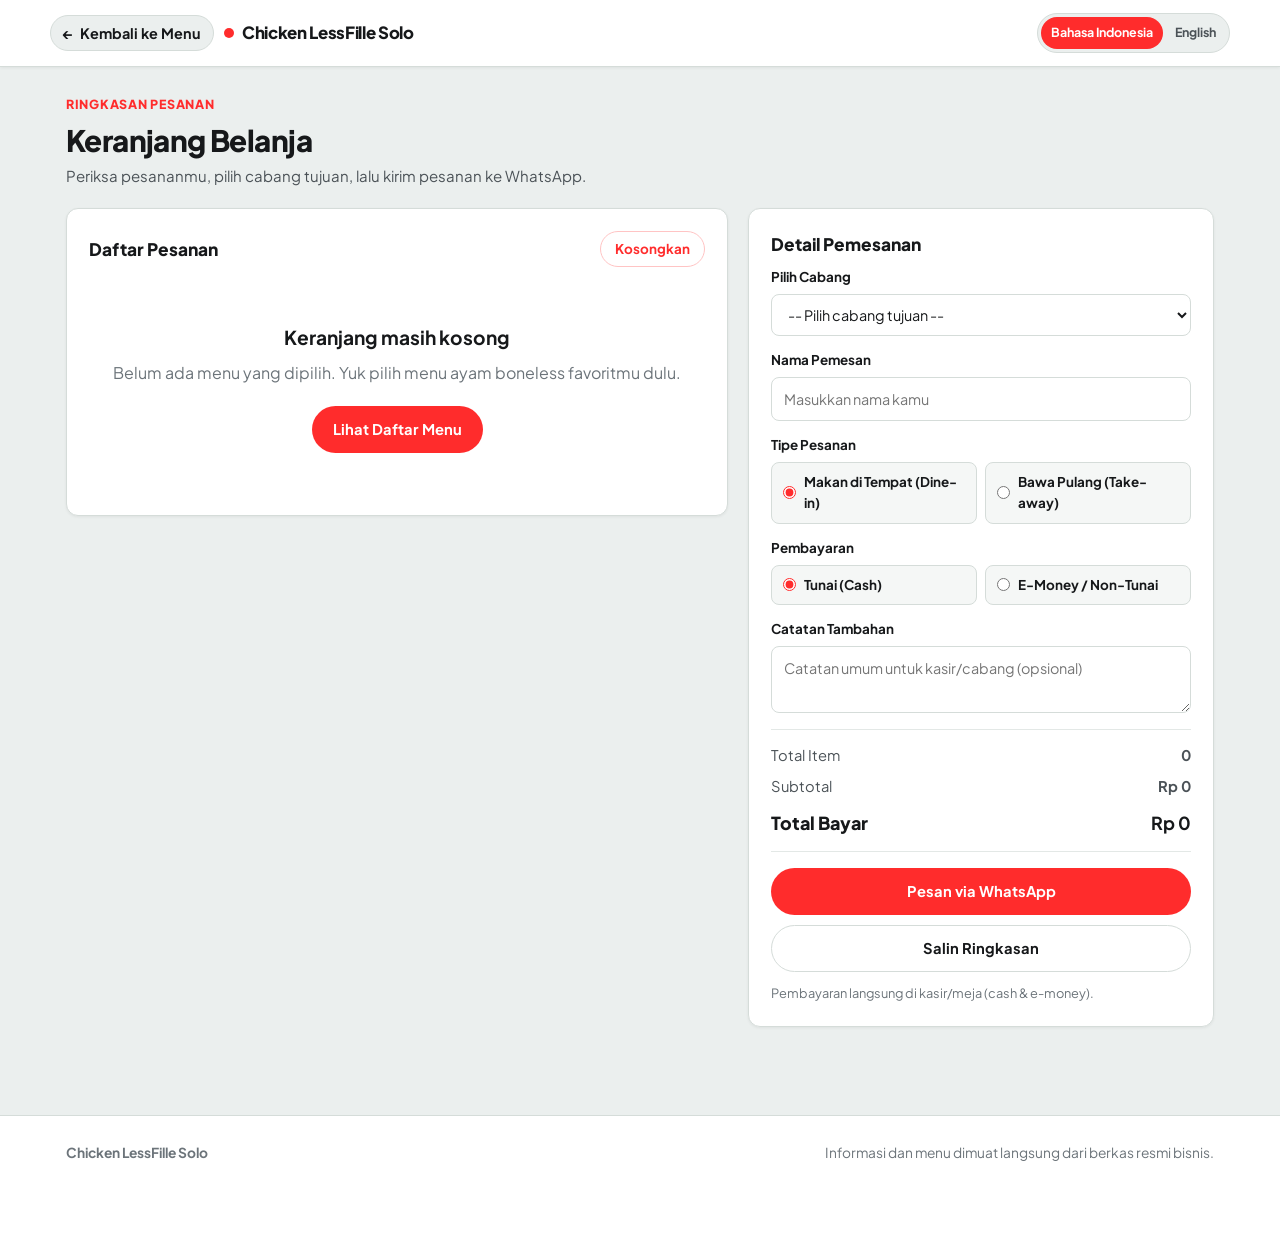
==== cart/index.html @ e86e1722 "feat: complete website for Chicken LessFille Solo with cart, i18n, and assets" ====
<!DOCTYPE html>
<html lang="id">
  <head>
    <meta charset="UTF-8" />
    <meta name="viewport" content="width=device-width, initial-scale=1.0" />
    <title>Cart — Chicken LessFille Solo</title>
    <link rel="preconnect" href="https://fonts.googleapis.com" />
    <link rel="preconnect" href="https://fonts.gstatic.com" crossorigin />
    <link
      href="https://fonts.googleapis.com/css2?family=Plus+Jakarta+Sans:wght@500;600;700;800&display=swap"
      rel="stylesheet"
    />
    <link rel="stylesheet" href="../css/style.css" />
  </head>
  <body>
    <header class="site-header">
      <div class="container header-inner">
        <div class="header-actions">
          <a href="../" class="back-link">
            <span aria-hidden="true">&larr;</span>
            <span data-i18n="nav.backToMenu"></span>
          </a>
          <a href="../" class="brand-link">
            <span class="brand-dot" aria-hidden="true"></span>
            <span id="brand-name-header"></span>
          </a>
        </div>

        <div class="header-actions">
          <div id="lang-toggle" class="lang-switch"></div>
        </div>
      </div>
    </header>

    <main class="cart-page-main">
      <div class="container">
        <div class="section-header">
          <div>
            <p class="section-eyebrow" data-i18n="cart.eyebrow"></p>
            <h1 class="section-title" data-i18n="cart.title"></h1>
            <p class="card-text" data-i18n="cart.subtitle"></p>
          </div>
        </div>

        <div id="cart-root" class="cart-layout" aria-live="polite">
          <div class="card">
            <div class="cart-items-header">
              <h2 class="card-title" data-i18n="cart.itemsTitle" style="margin: 0"></h2>
              <button
                id="clear-cart-btn"
                type="button"
                class="btn btn-ghost-danger"
                data-i18n="cart.clearCart"
                hidden
              ></button>
            </div>
            <div id="cart-items-container"></div>
          </div>

          <aside id="checkout-card" class="card checkout-card">
            <h2 class="card-title" data-i18n="cart.checkoutTitle"></h2>

            <form id="checkout-form" novalidate>
              <div class="form-group">
                <label for="branch-select" class="form-label" data-i18n="cart.branchLabel"></label>
                <select id="branch-select" class="form-control" required></select>
              </div>

              <div class="form-group">
                <label for="customer-name" class="form-label" data-i18n="cart.nameLabel"></label>
                <input
                  id="customer-name"
                  type="text"
                  class="form-control"
                  data-i18n-placeholder="cart.namePlaceholder"
                  autocomplete="name"
                  required
                />
              </div>

              <div class="form-group">
                <span class="form-label" data-i18n="cart.orderTypeLabel"></span>
                <div class="radio-row">
                  <label class="radio-chip">
                    <input type="radio" name="orderType" value="dineIn" checked />
                    <span data-i18n="cart.dineIn"></span>
                  </label>
                  <label class="radio-chip">
                    <input type="radio" name="orderType" value="takeAway" />
                    <span data-i18n="cart.takeAway"></span>
                  </label>
                </div>
              </div>

              <div class="form-group">
                <span class="form-label" data-i18n="cart.paymentLabel"></span>
                <div class="radio-row">
                  <label class="radio-chip">
                    <input type="radio" name="paymentMethod" value="paymentCash" checked />
                    <span data-i18n="cart.paymentCash"></span>
                  </label>
                  <label class="radio-chip">
                    <input type="radio" name="paymentMethod" value="paymentEmoney" />
                    <span data-i18n="cart.paymentEmoney"></span>
                  </label>
                </div>
              </div>

              <div class="form-group">
                <label for="order-notes" class="form-label" data-i18n="cart.orderNotesLabel"></label>
                <textarea
                  id="order-notes"
                  rows="2"
                  class="form-control"
                  data-i18n-placeholder="cart.orderNotesPlaceholder"
                ></textarea>
              </div>

              <div class="summary-rows">
                <div class="summary-row">
                  <span data-i18n="cart.totalItems"></span>
                  <strong id="summary-count">0</strong>
                </div>
                <div class="summary-row">
                  <span data-i18n="cart.subtotal"></span>
                  <strong id="summary-subtotal">Rp 0</strong>
                </div>
                <div class="summary-row is-total">
                  <span data-i18n="cart.total"></span>
                  <strong id="summary-total">Rp 0</strong>
                </div>
              </div>

              <p id="form-feedback" class="form-feedback" hidden></p>

              <div class="checkout-actions">
                <button id="whatsapp-submit-btn" type="submit" class="btn btn-primary" data-i18n="cart.sendWhatsApp"></button>
                <button id="copy-summary-btn" type="button" class="btn btn-outline" data-i18n="cart.copySummary"></button>
              </div>

              <p class="payment-hint" data-i18n="cart.paymentNote"></p>
            </form>
          </aside>
        </div>
      </div>
    </main>

    <footer class="site-footer">
      <div class="container footer-inner">
        <strong id="brand-name-footer"></strong>
        <span data-i18n="footer.rights"></span>
      </div>
    </footer>

    <script type="module" src="../js/cart.js"></script>
  </body>
</html>
---- css/style.css ----
:root {
  --primary: #FF2C2C;
  --primary-hover: #DC1F1F;
  --primary-soft: #FFF0F0;
  --primary-border: #FFC4C4;
  --bg: #EBEFEE;
  --surface: #FFFFFF;
  --surface-muted: #F5F7F6;
  --ink: #16181A;
  --ink-secondary: #4B5257;
  --ink-muted: #6C747A;
  --border: #D5DCD9;
  --border-subtle: #E3E8E6;
  --dark-canvas: #121416;
  --radius-sm: 8px;
  --radius-md: 12px;
  --radius-lg: 18px;
  --radius-pill: 999px;
  --shadow-sm: 0 1px 3px rgba(18, 20, 22, 0.06);
  --shadow-md: 0 6px 20px rgba(18, 20, 22, 0.08);
  --shadow-float: 0 10px 28px rgba(18, 20, 22, 0.18);
  --container: 1180px;
}

*,
*::before,
*::after {
  box-sizing: border-box;
}

html {
  scroll-behavior: smooth;
}

body {
  margin: 0;
  font-family: "Plus Jakarta Sans", -apple-system, BlinkMacSystemFont, "Segoe UI", Roboto, sans-serif;
  background-color: var(--bg);
  color: var(--ink);
  line-height: 1.55;
  -webkit-font-smoothing: antialiased;
}

img {
  max-width: 100%;
  display: block;
}

a {
  color: inherit;
  text-decoration: none;
}

button,
input,
select,
textarea {
  font: inherit;
  color: inherit;
}

button:focus-visible,
a:focus-visible,
input:focus-visible,
select:focus-visible,
textarea:focus-visible {
  outline: 2px solid var(--primary);
  outline-offset: 2px;
}

.sr-only {
  position: absolute;
  width: 1px;
  height: 1px;
  padding: 0;
  margin: -1px;
  overflow: hidden;
  clip: rect(0, 0, 0, 0);
  white-space: nowrap;
  border: 0;
}

.container {
  width: 100%;
  max-width: var(--container);
  margin: 0 auto;
  padding: 0 16px;
}

/* Header */
.site-header {
  position: sticky;
  top: 0;
  z-index: 40;
  background: var(--surface);
  border-bottom: 1px solid var(--border);
  box-shadow: var(--shadow-sm);
}

.header-inner {
  display: flex;
  align-items: center;
  justify-content: space-between;
  gap: 12px;
  min-height: 66px;
  padding: 8px 0;
  flex-wrap: wrap;
}

.brand-link {
  display: inline-flex;
  align-items: center;
  gap: 8px;
  font-weight: 800;
  font-size: 1.05rem;
  letter-spacing: -0.02em;
  color: var(--ink);
}

.brand-dot {
  width: 10px;
  height: 10px;
  border-radius: 50%;
  background: var(--primary);
  flex-shrink: 0;
}

.header-nav {
  display: flex;
  align-items: center;
  gap: 6px;
}

.nav-link {
  padding: 7px 12px;
  border-radius: var(--radius-pill);
  font-size: 0.9rem;
  font-weight: 600;
  color: var(--ink-secondary);
  transition: background-color 0.15s ease, color 0.15s ease;
}

.nav-link:hover {
  background: var(--bg);
  color: var(--ink);
}

.header-actions {
  display: flex;
  align-items: center;
  gap: 10px;
  flex-wrap: wrap;
}

/* Always-visible language switcher */
.lang-switch {
  display: inline-flex;
  align-items: center;
  background: var(--bg);
  border: 1px solid var(--border);
  border-radius: var(--radius-pill);
  padding: 3px;
  gap: 2px;
}

.lang-btn {
  border: 0;
  background: transparent;
  color: var(--ink-secondary);
  font-size: 0.78rem;
  font-weight: 700;
  padding: 6px 10px;
  border-radius: var(--radius-pill);
  cursor: pointer;
  white-space: nowrap;
  transition: background-color 0.15s ease, color 0.15s ease;
}

.lang-btn:hover {
  color: var(--ink);
}

.lang-btn.is-active {
  background: var(--primary);
  color: #FFFFFF;
}

.cart-nav-btn {
  display: inline-flex;
  align-items: center;
  gap: 8px;
  background: var(--ink);
  color: #FFFFFF;
  padding: 8px 14px;
  border-radius: var(--radius-pill);
  font-size: 0.88rem;
  font-weight: 700;
  transition: background-color 0.15s ease;
}

.cart-nav-btn:hover {
  background: var(--primary);
}

.cart-badge {
  display: inline-flex;
  align-items: center;
  justify-content: center;
  min-width: 22px;
  height: 22px;
  padding: 0 6px;
  border-radius: var(--radius-pill);
  background: var(--primary);
  color: #FFFFFF;
  font-size: 0.76rem;
  font-weight: 800;
}

.cart-nav-btn:hover .cart-badge {
  background: #FFFFFF;
  color: var(--primary);
}

.back-link {
  display: inline-flex;
  align-items: center;
  gap: 6px;
  font-size: 0.9rem;
  font-weight: 700;
  color: var(--ink);
  padding: 6px 12px;
  border-radius: var(--radius-pill);
  background: var(--bg);
  border: 1px solid var(--border);
}

.back-link:hover {
  border-color: var(--primary);
  color: var(--primary);
}

/* Hero Banner */
.hero-section {
  padding: 20px 0 12px;
}

.hero-banner {
  position: relative;
  border-radius: var(--radius-lg);
  overflow: hidden;
  background-color: var(--dark-canvas);
  min-height: 430px;
  display: grid;
  grid-template-columns: minmax(0, 1fr);
  align-items: center;
  box-shadow: var(--shadow-md);
}

.hero-media {
  position: absolute;
  inset: 0;
  width: 100%;
  height: 100%;
}

.hero-img {
  width: 100%;
  height: 100%;
  object-fit: cover;
  object-position: 72% center;
}

.hero-scrim {
  position: absolute;
  inset: 0;
  background: rgba(12, 14, 16, 0.34);
}

.hero-content {
  position: relative;
  z-index: 2;
  max-width: 520px;
  padding: 44px 40px;
  color: #FFFFFF;
}

.hero-eyebrow {
  display: inline-flex;
  align-items: center;
  gap: 8px;
  background: var(--primary);
  color: #FFFFFF;
  font-size: 0.78rem;
  font-weight: 800;
  letter-spacing: 0.04em;
  text-transform: uppercase;
  padding: 6px 12px;
  border-radius: var(--radius-pill);
  margin-bottom: 16px;
}

.hero-title {
  margin: 0 0 14px;
  font-size: clamp(1.9rem, 3.8vw, 3rem);
  font-weight: 800;
  line-height: 1.1;
  letter-spacing: -0.025em;
}

.hero-lead {
  margin: 0 0 24px;
  font-size: 0.98rem;
  color: #E7ECEB;
  line-height: 1.6;
}

.hero-actions {
  display: flex;
  flex-wrap: wrap;
  gap: 10px;
}

.btn {
  display: inline-flex;
  align-items: center;
  justify-content: center;
  gap: 8px;
  border-radius: var(--radius-pill);
  font-weight: 700;
  font-size: 0.92rem;
  padding: 11px 20px;
  border: 1px solid transparent;
  cursor: pointer;
  transition: background-color 0.15s ease, border-color 0.15s ease, color 0.15s ease, transform 0.1s ease;
}

.btn:active {
  transform: scale(0.98);
}

.btn-primary {
  background: var(--primary);
  color: #FFFFFF;
}

.btn-primary:hover {
  background: var(--primary-hover);
}

.btn-outline-light {
  background: rgba(255, 255, 255, 0.12);
  color: #FFFFFF;
  border-color: rgba(255, 255, 255, 0.35);
}

.btn-outline-light:hover {
  background: #FFFFFF;
  color: var(--ink);
}

.btn-outline {
  background: var(--surface);
  color: var(--ink);
  border-color: var(--border);
}

.btn-outline:hover {
  border-color: var(--primary);
  color: var(--primary);
}

.btn-ghost-danger {
  background: transparent;
  color: var(--primary);
  border-color: var(--primary-border);
  padding: 7px 14px;
  font-size: 0.84rem;
}

.btn-ghost-danger:hover {
  background: var(--primary-soft);
}

/* Quick package highlights bar */
.highlights-strip {
  margin-top: 14px;
  display: grid;
  grid-template-columns: repeat(3, minmax(0, 1fr));
  gap: 12px;
}

.highlight-card {
  background: var(--surface);
  border: 1px solid var(--border);
  border-radius: var(--radius-md);
  padding: 14px 16px;
  box-shadow: var(--shadow-sm);
}

.highlight-label {
  font-size: 0.76rem;
  font-weight: 800;
  text-transform: uppercase;
  letter-spacing: 0.04em;
  color: var(--primary);
  margin-bottom: 4px;
}

.highlight-value {
  font-size: 0.92rem;
  font-weight: 700;
  color: var(--ink);
}

/* Generic Section Layout */
.page-section {
  padding: 36px 0;
}

.section-header {
  display: flex;
  align-items: flex-end;
  justify-content: space-between;
  gap: 16px;
  margin-bottom: 20px;
  flex-wrap: wrap;
}

.section-eyebrow {
  font-size: 0.78rem;
  font-weight: 800;
  text-transform: uppercase;
  letter-spacing: 0.06em;
  color: var(--primary);
  margin: 0 0 4px;
}

.section-title {
  margin: 0;
  font-size: clamp(1.35rem, 2.5vw, 1.85rem);
  font-weight: 800;
  letter-spacing: -0.02em;
  color: var(--ink);
}

/* Menu Controls (Popeneeye-style sticky tabs & search) */
.menu-toolbar {
  position: sticky;
  top: 66px;
  z-index: 25;
  background: var(--bg);
  padding: 10px 0 14px;
  display: flex;
  flex-direction: column;
  gap: 10px;
}

.menu-toolbar-top {
  display: flex;
  align-items: center;
  gap: 12px;
  flex-wrap: wrap;
}

.category-tabs {
  display: flex;
  align-items: center;
  gap: 8px;
  overflow-x: auto;
  padding-bottom: 4px;
  flex: 1;
  scrollbar-width: thin;
}

.cat-tab {
  border: 1px solid var(--border);
  background: var(--surface);
  color: var(--ink-secondary);
  font-size: 0.84rem;
  font-weight: 700;
  padding: 8px 14px;
  border-radius: var(--radius-pill);
  cursor: pointer;
  white-space: nowrap;
  transition: all 0.15s ease;
}

.cat-tab:hover {
  border-color: var(--primary);
  color: var(--primary);
}

.cat-tab.is-active {
  background: var(--primary);
  border-color: var(--primary);
  color: #FFFFFF;
}

.search-box {
  position: relative;
  min-width: 240px;
}

.search-input {
  width: 100%;
  padding: 9px 14px;
  border-radius: var(--radius-pill);
  border: 1px solid var(--border);
  background: var(--surface);
  font-size: 0.88rem;
}

.search-input::placeholder {
  color: var(--ink-muted);
}

/* Category Block */
.menu-category-block {
  margin-bottom: 34px;
}

.category-head {
  display: flex;
  align-items: center;
  gap: 10px;
  flex-wrap: wrap;
  margin-bottom: 6px;
}

.category-title {
  margin: 0;
  font-size: 1.2rem;
  font-weight: 800;
  letter-spacing: -0.015em;
}

.category-badge {
  background: var(--primary);
  color: #FFFFFF;
  font-size: 0.72rem;
  font-weight: 800;
  padding: 3px 10px;
  border-radius: var(--radius-pill);
}

.category-count {
  font-size: 0.8rem;
  font-weight: 600;
  color: var(--ink-muted);
  margin-left: auto;
}

.category-note {
  margin: 0 0 14px;
  background: var(--surface);
  border-left: 4px solid var(--primary);
  border-radius: var(--radius-sm);
  padding: 10px 14px;
  font-size: 0.88rem;
  color: var(--ink-secondary);
}

/* Menu Grid & Cards */
.menu-grid {
  display: grid;
  grid-template-columns: repeat(4, minmax(0, 1fr));
  gap: 16px;
}

.menu-card {
  background: var(--surface);
  border: 1px solid var(--border);
  border-radius: var(--radius-md);
  overflow: hidden;
  display: flex;
  flex-direction: column;
  box-shadow: var(--shadow-sm);
  transition: border-color 0.15s ease, box-shadow 0.15s ease;
}

.menu-card:hover {
  border-color: #B9C4C0;
  box-shadow: var(--shadow-md);
}

.menu-media {
  position: relative;
  aspect-ratio: 1 / 1;
  background: #141517;
  overflow: hidden;
}

.menu-img {
  width: 100%;
  height: 100%;
  object-fit: cover;
  transition: transform 0.25s ease;
}

.menu-card:hover .menu-img {
  transform: scale(1.03);
}

.menu-img.is-missing {
  opacity: 0.2;
}

.menu-code-chip {
  position: absolute;
  top: 10px;
  left: 10px;
  background: rgba(18, 20, 22, 0.78);
  color: #FFFFFF;
  font-size: 0.7rem;
  font-weight: 700;
  padding: 3px 8px;
  border-radius: var(--radius-pill);
  letter-spacing: 0.03em;
}

.menu-body {
  padding: 14px;
  display: flex;
  flex-direction: column;
  flex: 1;
  gap: 10px;
}

.menu-title-row {
  display: flex;
  flex-direction: column;
  gap: 3px;
}

.menu-group-tag {
  font-size: 0.72rem;
  font-weight: 800;
  color: var(--primary);
  text-transform: uppercase;
  letter-spacing: 0.04em;
}

.menu-name {
  margin: 0;
  font-size: 0.98rem;
  font-weight: 800;
  line-height: 1.3;
  color: var(--ink);
}

.menu-note {
  margin: 0;
  font-size: 0.8rem;
  color: var(--ink-muted);
}

.menu-availability {
  display: inline-block;
  font-size: 0.74rem;
  font-weight: 600;
  color: var(--ink-secondary);
  background: var(--bg);
  padding: 2px 8px;
  border-radius: 6px;
  width: fit-content;
}

.variant-row {
  display: flex;
  gap: 6px;
  flex-wrap: wrap;
}

.variant-pill {
  flex: 1;
  min-width: 72px;
  border: 1px solid var(--border);
  background: var(--surface-muted);
  color: var(--ink-secondary);
  font-size: 0.78rem;
  font-weight: 700;
  padding: 6px 8px;
  border-radius: var(--radius-sm);
  cursor: pointer;
  text-align: center;
  transition: all 0.15s ease;
}

.variant-pill.is-active {
  background: var(--primary-soft);
  border-color: var(--primary);
  color: var(--primary);
}

.upgrade-option {
  display: flex;
  align-items: center;
  gap: 8px;
  padding: 7px 10px;
  border: 1px dashed var(--border);
  border-radius: var(--radius-sm);
  background: var(--surface-muted);
  font-size: 0.78rem;
  font-weight: 600;
  color: var(--ink-secondary);
  cursor: pointer;
}

.upgrade-option input {
  accent-color: var(--primary);
  width: 15px;
  height: 15px;
  margin: 0;
}

.menu-footer {
  margin-top: auto;
  padding-top: 8px;
  border-top: 1px solid var(--border-subtle);
  display: flex;
  align-items: center;
  justify-content: space-between;
  gap: 8px;
}

.menu-price {
  font-size: 1rem;
  font-weight: 800;
  color: var(--ink);
  white-space: nowrap;
}

.add-btn {
  border: 0;
  background: var(--primary);
  color: #FFFFFF;
  font-size: 0.82rem;
  font-weight: 800;
  padding: 8px 14px;
  border-radius: var(--radius-pill);
  cursor: pointer;
  transition: background-color 0.15s ease;
}

.add-btn:hover {
  background: var(--primary-hover);
}

.qty-stepper {
  display: inline-flex;
  align-items: center;
  gap: 6px;
  background: var(--primary-soft);
  border: 1px solid var(--primary-border);
  border-radius: var(--radius-pill);
  padding: 2px;
}

.qty-btn {
  width: 28px;
  height: 28px;
  border: 0;
  border-radius: 50%;
  background: var(--primary);
  color: #FFFFFF;
  font-weight: 800;
  font-size: 0.95rem;
  line-height: 1;
  cursor: pointer;
  display: inline-flex;
  align-items: center;
  justify-content: center;
}

.qty-btn:hover {
  background: var(--primary-hover);
}

.qty-value {
  min-width: 22px;
  text-align: center;
  font-size: 0.86rem;
  font-weight: 800;
  color: var(--ink);
}

/* Business Profile & Info Grid */
.info-grid {
  display: grid;
  grid-template-columns: repeat(12, minmax(0, 1fr));
  gap: 16px;
}

.card {
  background: var(--surface);
  border: 1px solid var(--border);
  border-radius: var(--radius-md);
  padding: 22px;
  box-shadow: var(--shadow-sm);
}

.col-span-7 {
  grid-column: span 7;
}

.col-span-5 {
  grid-column: span 5;
}

.col-span-6 {
  grid-column: span 6;
}

.col-span-12 {
  grid-column: span 12;
}

.card-title {
  margin: 0 0 10px;
  font-size: 1.08rem;
  font-weight: 800;
  color: var(--ink);
}

.card-text {
  margin: 0;
  color: var(--ink-secondary);
  font-size: 0.94rem;
}

.clean-list {
  margin: 0;
  padding-left: 18px;
  display: flex;
  flex-direction: column;
  gap: 8px;
  color: var(--ink-secondary);
  font-size: 0.92rem;
}

.package-grid {
  display: grid;
  grid-template-columns: repeat(2, minmax(0, 1fr));
  gap: 14px;
  margin-top: 12px;
}

.package-box {
  background: var(--surface-muted);
  border: 1px solid var(--border);
  border-radius: var(--radius-sm);
  padding: 16px;
}

.package-head {
  display: flex;
  align-items: baseline;
  justify-content: space-between;
  gap: 8px;
  flex-wrap: wrap;
  margin-bottom: 10px;
}

.package-name {
  margin: 0;
  font-size: 1rem;
  font-weight: 800;
}

.package-price {
  font-size: 0.82rem;
  font-weight: 800;
  color: var(--primary);
  background: var(--primary-soft);
  padding: 3px 10px;
  border-radius: var(--radius-pill);
}

.sauce-pills {
  display: flex;
  flex-wrap: wrap;
  gap: 8px;
  margin-top: 10px;
}

.sauce-pill {
  background: var(--bg);
  border: 1px solid var(--border);
  border-radius: var(--radius-pill);
  padding: 6px 12px;
  font-size: 0.84rem;
  font-weight: 700;
  color: var(--ink);
}

.summary-callout {
  background: var(--dark-canvas);
  color: #FFFFFF;
  border-radius: var(--radius-md);
  padding: 20px 22px;
}

.summary-callout .card-title {
  color: #FFFFFF;
}

.summary-callout .card-text {
  color: #DDE4E2;
}

/* Branches */
.branches-grid {
  display: grid;
  grid-template-columns: repeat(3, minmax(0, 1fr));
  gap: 16px;
}

.branch-card {
  background: var(--surface);
  border: 1px solid var(--border);
  border-radius: var(--radius-md);
  padding: 20px;
  display: flex;
  flex-direction: column;
  gap: 10px;
  box-shadow: var(--shadow-sm);
}

.branch-num {
  display: inline-flex;
  align-items: center;
  width: fit-content;
  background: var(--primary-soft);
  color: var(--primary);
  font-size: 0.74rem;
  font-weight: 800;
  padding: 3px 10px;
  border-radius: var(--radius-pill);
}

.branch-name {
  margin: 0;
  font-size: 1.05rem;
  font-weight: 800;
}

.branch-address {
  margin: 0;
  font-size: 0.9rem;
  color: var(--ink-secondary);
  flex: 1;
}

.branch-map-link {
  display: inline-flex;
  align-items: center;
  gap: 6px;
  color: var(--primary);
  font-weight: 700;
  font-size: 0.88rem;
  margin-top: 4px;
}

.branch-map-link:hover {
  text-decoration: underline;
}

/* Contact & Social */
.contact-grid {
  display: grid;
  grid-template-columns: repeat(5, minmax(0, 1fr));
  gap: 12px;
}

.contact-card {
  background: var(--surface);
  border: 1px solid var(--border);
  border-radius: var(--radius-md);
  padding: 16px;
  display: flex;
  flex-direction: column;
  gap: 4px;
  transition: border-color 0.15s ease, transform 0.15s ease;
}

.contact-card:hover {
  border-color: var(--primary);
  transform: translateY(-2px);
}

.contact-label {
  font-size: 0.74rem;
  font-weight: 800;
  text-transform: uppercase;
  letter-spacing: 0.04em;
  color: var(--ink-muted);
}

.contact-value {
  font-size: 0.9rem;
  font-weight: 700;
  color: var(--ink);
  word-break: break-word;
}

/* Floating Bottom Cart Bar (Popeneeye-inspired) */
.floating-cart-wrap {
  position: fixed;
  left: 0;
  right: 0;
  bottom: 16px;
  z-index: 50;
  pointer-events: none;
  padding: 0 16px;
}

.floating-cart-wrap[hidden] {
  display: none;
}

.floating-cart-bar {
  pointer-events: auto;
  max-width: 680px;
  margin: 0 auto;
  background: var(--dark-canvas);
  color: #FFFFFF;
  border-radius: var(--radius-pill);
  padding: 10px 12px 10px 22px;
  display: flex;
  align-items: center;
  justify-content: space-between;
  gap: 16px;
  box-shadow: var(--shadow-float);
}

.floating-cart-meta {
  display: flex;
  align-items: baseline;
  gap: 12px;
  flex-wrap: wrap;
}

.floating-cart-count {
  font-size: 0.85rem;
  font-weight: 700;
  color: #D1D9D7;
}

.floating-cart-total {
  font-size: 1.05rem;
  font-weight: 800;
  color: #FFFFFF;
}

/* Cart Page (/cart) */
.cart-page-main {
  padding: 28px 0 64px;
}

.cart-layout {
  display: grid;
  grid-template-columns: minmax(0, 1.35fr) minmax(320px, 0.95fr);
  gap: 20px;
  align-items: start;
}

.cart-items-header {
  display: flex;
  align-items: center;
  justify-content: space-between;
  gap: 12px;
  margin-bottom: 16px;
}

.cart-item-list {
  display: flex;
  flex-direction: column;
  gap: 14px;
}

.cart-item {
  display: grid;
  grid-template-columns: 84px minmax(0, 1fr);
  gap: 14px;
  padding-bottom: 14px;
  border-bottom: 1px solid var(--border-subtle);
}

.cart-item:last-child {
  padding-bottom: 0;
  border-bottom: 0;
}

.cart-item-thumb {
  width: 84px;
  height: 84px;
  border-radius: var(--radius-sm);
  object-fit: cover;
  background: #141517;
}

.cart-item-top {
  display: flex;
  align-items: flex-start;
  justify-content: space-between;
  gap: 10px;
}

.cart-item-name {
  margin: 0;
  font-size: 0.98rem;
  font-weight: 800;
}

.cart-item-meta {
  font-size: 0.8rem;
  color: var(--ink-muted);
  margin-top: 2px;
}

.cart-item-remove {
  border: 0;
  background: transparent;
  color: var(--ink-muted);
  font-size: 0.8rem;
  font-weight: 700;
  cursor: pointer;
  padding: 2px 6px;
}

.cart-item-remove:hover {
  color: var(--primary);
}

.cart-item-controls {
  display: flex;
  align-items: center;
  justify-content: space-between;
  gap: 12px;
  margin-top: 10px;
  flex-wrap: wrap;
}

.cart-item-subtotal {
  font-weight: 800;
  font-size: 0.96rem;
}

.cart-note-input {
  width: 100%;
  margin-top: 10px;
  padding: 8px 11px;
  border: 1px solid var(--border);
  border-radius: var(--radius-sm);
  background: var(--surface-muted);
  font-size: 0.84rem;
}

.empty-state {
  text-align: center;
  padding: 40px 20px;
}

.empty-state h2 {
  margin: 0 0 8px;
  font-size: 1.2rem;
}

.empty-state p {
  margin: 0 0 20px;
  color: var(--ink-muted);
}

/* Checkout Form Card */
.checkout-card {
  position: sticky;
  top: 84px;
}

.form-group {
  display: flex;
  flex-direction: column;
  gap: 6px;
  margin-bottom: 14px;
}

.form-label {
  font-size: 0.84rem;
  font-weight: 700;
  color: var(--ink);
}

.form-control {
  width: 100%;
  padding: 10px 12px;
  border: 1px solid var(--border);
  border-radius: var(--radius-sm);
  background: var(--surface);
  font-size: 0.9rem;
}

.radio-row {
  display: grid;
  grid-template-columns: repeat(2, minmax(0, 1fr));
  gap: 8px;
}

.radio-chip {
  display: flex;
  align-items: center;
  gap: 8px;
  border: 1px solid var(--border);
  border-radius: var(--radius-sm);
  padding: 9px 11px;
  background: var(--surface-muted);
  font-size: 0.84rem;
  font-weight: 700;
  cursor: pointer;
}

.radio-chip input {
  accent-color: var(--primary);
  margin: 0;
}

.summary-rows {
  border-top: 1px solid var(--border-subtle);
  border-bottom: 1px solid var(--border-subtle);
  padding: 14px 0;
  margin: 16px 0;
  display: flex;
  flex-direction: column;
  gap: 8px;
}

.summary-row {
  display: flex;
  justify-content: space-between;
  font-size: 0.92rem;
  color: var(--ink-secondary);
}

.summary-row.is-total {
  font-size: 1.12rem;
  font-weight: 800;
  color: var(--ink);
  padding-top: 4px;
}

.checkout-actions {
  display: flex;
  flex-direction: column;
  gap: 10px;
}

.checkout-actions .btn {
  width: 100%;
}

.form-feedback {
  margin: 0 0 12px;
  padding: 9px 12px;
  border-radius: var(--radius-sm);
  font-size: 0.84rem;
  font-weight: 600;
}

.form-feedback.is-error {
  background: var(--primary-soft);
  color: var(--primary);
  border: 1px solid var(--primary-border);
}

.form-feedback.is-success {
  background: #ECFDF3;
  color: #15703E;
  border: 1px solid #ABEFC6;
}

.payment-hint {
  margin: 12px 0 0;
  font-size: 0.8rem;
  color: var(--ink-muted);
}

/* Status Banner */
.status-box {
  background: var(--surface);
  border: 1px solid var(--border);
  border-radius: var(--radius-md);
  padding: 28px;
  text-align: center;
  color: var(--ink-secondary);
}

/* Footer */
.site-footer {
  background: var(--surface);
  border-top: 1px solid var(--border);
  padding: 26px 0 90px;
  margin-top: 24px;
}

.footer-inner {
  display: flex;
  align-items: center;
  justify-content: space-between;
  gap: 12px;
  flex-wrap: wrap;
  font-size: 0.86rem;
  color: var(--ink-muted);
}

/* Responsive */
@media (max-width: 1024px) {
  .menu-grid {
    grid-template-columns: repeat(3, minmax(0, 1fr));
  }

  .contact-grid {
    grid-template-columns: repeat(3, minmax(0, 1fr));
  }

  .col-span-7,
  .col-span-5,
  .col-span-6 {
    grid-column: span 12;
  }
}

@media (max-width: 820px) {
  .header-nav {
    order: 3;
    width: 100%;
    overflow-x: auto;
    padding-bottom: 4px;
  }

  .hero-banner {
    min-height: 380px;
  }

  .hero-img {
    object-position: 68% center;
  }

  .hero-scrim {
    background: rgba(12, 14, 16, 0.56);
  }

  .hero-content {
    padding: 28px 22px;
  }

  .highlights-strip,
  .branches-grid,
  .package-grid,
  .cart-layout {
    grid-template-columns: 1fr;
  }

  .menu-grid {
    grid-template-columns: repeat(2, minmax(0, 1fr));
    gap: 12px;
  }

  .contact-grid {
    grid-template-columns: repeat(2, minmax(0, 1fr));
  }

  .menu-toolbar {
    top: 102px;
  }

  .checkout-card {
    position: static;
  }
}

@media (max-width: 480px) {
  .brand-link {
    font-size: 0.96rem;
  }

  .lang-btn {
    font-size: 0.72rem;
    padding: 5px 8px;
  }

  .cart-nav-btn {
    padding: 7px 11px;
    font-size: 0.82rem;
  }

  .menu-grid {
    grid-template-columns: repeat(2, minmax(0, 1fr));
    gap: 10px;
  }

  .menu-body {
    padding: 10px;
    gap: 8px;
  }

  .menu-name {
    font-size: 0.88rem;
  }

  .menu-price {
    font-size: 0.88rem;
  }

  .add-btn {
    padding: 7px 11px;
    font-size: 0.78rem;
  }

  .contact-grid,
  .radio-row {
    grid-template-columns: 1fr;
  }
}
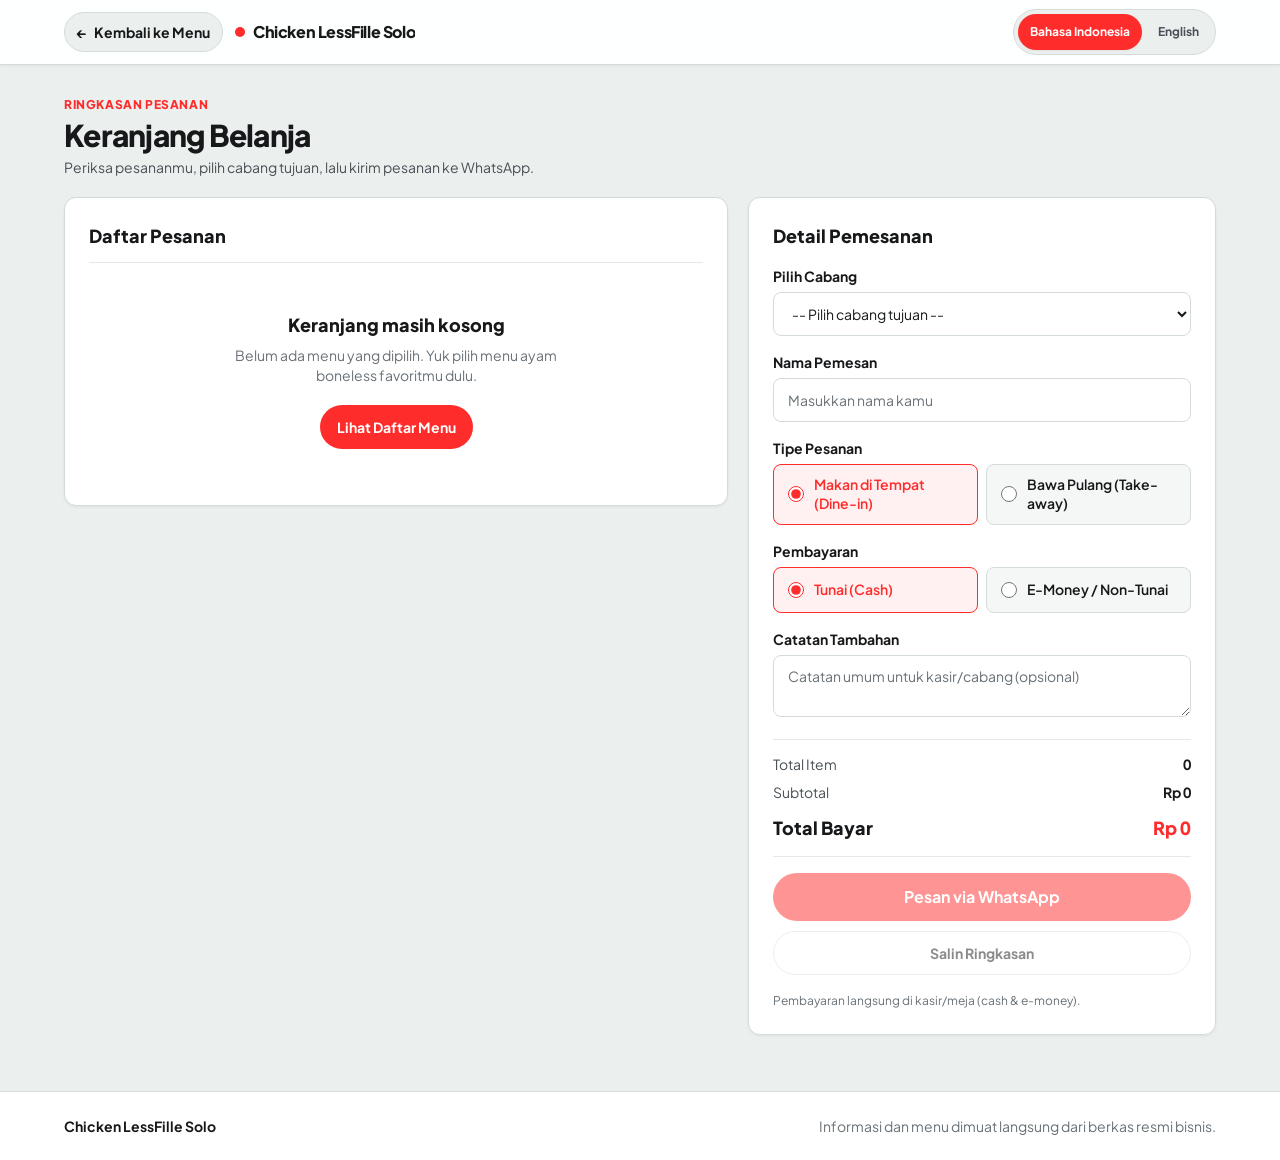
==== commit ac476069: "refactor(ui): overhaul responsive layout with Tailwind CSS v4 and adapted shadcn/ui components - Add" ====
--- a/cart/index.html
+++ b/cart/index.html
@@ -2,7 +2,8 @@
 <html lang="id">
   <head>
     <meta charset="UTF-8" />
-    <meta name="viewport" content="width=device-width, initial-scale=1.0" />
+    <meta name="viewport" content="width=device-width, initial-scale=1.0, viewport-fit=cover" />
+    <meta name="theme-color" content="#FF2C2C" />
     <title>Cart — Chicken LessFille Solo</title>
     <link rel="preconnect" href="https://fonts.googleapis.com" />
     <link rel="preconnect" href="https://fonts.gstatic.com" crossorigin />
@@ -12,142 +13,161 @@
     />
     <link rel="stylesheet" href="../css/style.css" />
   </head>
-  <body>
-    <header class="site-header">
-      <div class="container header-inner">
-        <div class="header-actions">
-          <a href="../" class="back-link">
+  <body class="bg-background text-ink antialiased">
+    <header class="sticky top-0 z-40 border-b border-border bg-surface/95 backdrop-blur-sm shadow-[0_1px_3px_rgba(18,20,22,0.06)]">
+      <div class="ui-container flex flex-wrap md:flex-nowrap items-center justify-between gap-x-3 gap-y-2 py-2.5 md:min-h-[64px] md:py-2">
+        <div class="order-1 flex min-w-0 items-center gap-2 sm:gap-3">
+          <a
+            href="../"
+            class="inline-flex min-h-[40px] shrink-0 items-center gap-1.5 rounded-full border border-border bg-background px-3 py-1.5 text-xs sm:text-sm font-bold text-ink transition-colors hover:border-primary hover:text-primary"
+          >
             <span aria-hidden="true">&larr;</span>
             <span data-i18n="nav.backToMenu"></span>
           </a>
-          <a href="../" class="brand-link">
-            <span class="brand-dot" aria-hidden="true"></span>
-            <span id="brand-name-header"></span>
+          <a
+            href="../"
+            class="inline-flex min-w-0 items-center gap-2 text-sm sm:text-base font-extrabold tracking-tight text-ink"
+          >
+            <span class="h-2.5 w-2.5 shrink-0 rounded-full bg-primary" aria-hidden="true"></span>
+            <span id="brand-name-header" class="truncate"></span>
           </a>
         </div>
 
-        <div class="header-actions">
-          <div id="lang-toggle" class="lang-switch"></div>
-        </div>
+        <div
+          id="lang-toggle"
+          class="ui-lang-switch order-2 w-full md:w-auto"
+        ></div>
       </div>
     </header>
 
-    <main class="cart-page-main">
-      <div class="container">
-        <div class="section-header">
-          <div>
-            <p class="section-eyebrow" data-i18n="cart.eyebrow"></p>
-            <h1 class="section-title" data-i18n="cart.title"></h1>
-            <p class="card-text" data-i18n="cart.subtitle"></p>
-          </div>
+    <main class="py-6 sm:py-8 pb-16">
+      <div class="ui-container">
+        <div class="mb-5">
+          <p class="mb-1 text-xs font-extrabold uppercase tracking-wider text-primary" data-i18n="cart.eyebrow"></p>
+          <h1 class="text-xl sm:text-2xl lg:text-3xl font-extrabold tracking-tight text-ink" data-i18n="cart.title"></h1>
+          <p class="mt-1 text-sm text-ink-secondary" data-i18n="cart.subtitle"></p>
         </div>
 
-        <div id="cart-root" class="cart-layout" aria-live="polite">
-          <div class="card">
-            <div class="cart-items-header">
-              <h2 class="card-title" data-i18n="cart.itemsTitle" style="margin: 0"></h2>
+        <div
+          id="cart-root"
+          class="grid grid-cols-1 items-start gap-5 lg:grid-cols-[minmax(0,1.35fr)_minmax(0,0.95fr)]"
+          aria-live="polite"
+        >
+          <section class="ui-card p-4 sm:p-6">
+            <div class="mb-4 flex flex-wrap items-center justify-between gap-2 border-b border-border-subtle pb-3">
+              <h2 class="text-base sm:text-lg font-extrabold text-ink" data-i18n="cart.itemsTitle"></h2>
               <button
                 id="clear-cart-btn"
                 type="button"
-                class="btn btn-ghost-danger"
+                class="ui-btn ui-btn-ghost-danger"
                 data-i18n="cart.clearCart"
                 hidden
               ></button>
             </div>
             <div id="cart-items-container"></div>
-          </div>
+          </section>
 
-          <aside id="checkout-card" class="card checkout-card">
-            <h2 class="card-title" data-i18n="cart.checkoutTitle"></h2>
+          <aside id="checkout-card" class="ui-card p-4 sm:p-6 lg:sticky lg:top-20">
+            <h2 class="mb-4 text-base sm:text-lg font-extrabold text-ink" data-i18n="cart.checkoutTitle"></h2>
 
-            <form id="checkout-form" novalidate>
-              <div class="form-group">
-                <label for="branch-select" class="form-label" data-i18n="cart.branchLabel"></label>
-                <select id="branch-select" class="form-control" required></select>
+            <form id="checkout-form" class="space-y-4" novalidate>
+              <div class="space-y-1.5">
+                <label for="branch-select" class="block text-xs sm:text-sm font-bold text-ink" data-i18n="cart.branchLabel"></label>
+                <select id="branch-select" class="ui-select" required></select>
               </div>
 
-              <div class="form-group">
-                <label for="customer-name" class="form-label" data-i18n="cart.nameLabel"></label>
+              <div class="space-y-1.5">
+                <label for="customer-name" class="block text-xs sm:text-sm font-bold text-ink" data-i18n="cart.nameLabel"></label>
                 <input
                   id="customer-name"
                   type="text"
-                  class="form-control"
+                  class="ui-input"
                   data-i18n-placeholder="cart.namePlaceholder"
                   autocomplete="name"
                   required
                 />
               </div>
 
-              <div class="form-group">
-                <span class="form-label" data-i18n="cart.orderTypeLabel"></span>
-                <div class="radio-row">
-                  <label class="radio-chip">
+              <div class="space-y-1.5">
+                <span class="block text-xs sm:text-sm font-bold text-ink" data-i18n="cart.orderTypeLabel"></span>
+                <div class="grid grid-cols-1 gap-2 sm:grid-cols-2">
+                  <label class="ui-radio-card">
                     <input type="radio" name="orderType" value="dineIn" checked />
-                    <span data-i18n="cart.dineIn"></span>
+                    <span class="leading-snug" data-i18n="cart.dineIn"></span>
                   </label>
-                  <label class="radio-chip">
+                  <label class="ui-radio-card">
                     <input type="radio" name="orderType" value="takeAway" />
-                    <span data-i18n="cart.takeAway"></span>
+                    <span class="leading-snug" data-i18n="cart.takeAway"></span>
                   </label>
                 </div>
               </div>
 
-              <div class="form-group">
-                <span class="form-label" data-i18n="cart.paymentLabel"></span>
-                <div class="radio-row">
-                  <label class="radio-chip">
+              <div class="space-y-1.5">
+                <span class="block text-xs sm:text-sm font-bold text-ink" data-i18n="cart.paymentLabel"></span>
+                <div class="grid grid-cols-1 gap-2 sm:grid-cols-2">
+                  <label class="ui-radio-card">
                     <input type="radio" name="paymentMethod" value="paymentCash" checked />
-                    <span data-i18n="cart.paymentCash"></span>
+                    <span class="leading-snug" data-i18n="cart.paymentCash"></span>
                   </label>
-                  <label class="radio-chip">
+                  <label class="ui-radio-card">
                     <input type="radio" name="paymentMethod" value="paymentEmoney" />
-                    <span data-i18n="cart.paymentEmoney"></span>
+                    <span class="leading-snug" data-i18n="cart.paymentEmoney"></span>
                   </label>
                 </div>
               </div>
 
-              <div class="form-group">
-                <label for="order-notes" class="form-label" data-i18n="cart.orderNotesLabel"></label>
+              <div class="space-y-1.5">
+                <label for="order-notes" class="block text-xs sm:text-sm font-bold text-ink" data-i18n="cart.orderNotesLabel"></label>
                 <textarea
                   id="order-notes"
                   rows="2"
-                  class="form-control"
+                  class="ui-textarea"
                   data-i18n-placeholder="cart.orderNotesPlaceholder"
                 ></textarea>
               </div>
 
-              <div class="summary-rows">
-                <div class="summary-row">
+              <div class="space-y-2 border-y border-border-subtle py-3.5 text-sm">
+                <div class="flex items-center justify-between text-ink-secondary">
                   <span data-i18n="cart.totalItems"></span>
-                  <strong id="summary-count">0</strong>
+                  <strong id="summary-count" class="font-bold text-ink tabular-nums">0</strong>
                 </div>
-                <div class="summary-row">
+                <div class="flex items-center justify-between text-ink-secondary">
                   <span data-i18n="cart.subtotal"></span>
-                  <strong id="summary-subtotal">Rp 0</strong>
+                  <strong id="summary-subtotal" class="font-bold text-ink tabular-nums">Rp 0</strong>
                 </div>
-                <div class="summary-row is-total">
+                <div class="flex items-center justify-between pt-1 text-base sm:text-lg font-extrabold text-ink">
                   <span data-i18n="cart.total"></span>
-                  <strong id="summary-total">Rp 0</strong>
+                  <strong id="summary-total" class="text-primary tabular-nums">Rp 0</strong>
                 </div>
               </div>
 
-              <p id="form-feedback" class="form-feedback" hidden></p>
+              <p id="form-feedback" class="rounded-lg border px-3 py-2.5 text-xs sm:text-sm font-semibold" hidden></p>
 
-              <div class="checkout-actions">
-                <button id="whatsapp-submit-btn" type="submit" class="btn btn-primary" data-i18n="cart.sendWhatsApp"></button>
-                <button id="copy-summary-btn" type="button" class="btn btn-outline" data-i18n="cart.copySummary"></button>
+              <div class="flex flex-col gap-2.5">
+                <button
+                  id="whatsapp-submit-btn"
+                  type="submit"
+                  class="ui-btn ui-btn-primary w-full min-h-[48px] text-sm sm:text-base"
+                  data-i18n="cart.sendWhatsApp"
+                ></button>
+                <button
+                  id="copy-summary-btn"
+                  type="button"
+                  class="ui-btn ui-btn-outline w-full"
+                  data-i18n="cart.copySummary"
+                ></button>
               </div>
 
-              <p class="payment-hint" data-i18n="cart.paymentNote"></p>
+              <p class="text-xs leading-relaxed text-ink-muted" data-i18n="cart.paymentNote"></p>
             </form>
           </aside>
         </div>
       </div>
     </main>
 
-    <footer class="site-footer">
-      <div class="container footer-inner">
-        <strong id="brand-name-footer"></strong>
+    <footer class="mt-6 border-t border-border bg-surface py-6">
+      <div class="ui-container flex flex-col gap-1.5 sm:flex-row sm:items-center sm:justify-between text-xs sm:text-sm text-ink-muted">
+        <strong id="brand-name-footer" class="text-ink"></strong>
         <span data-i18n="footer.rights"></span>
       </div>
     </footer>
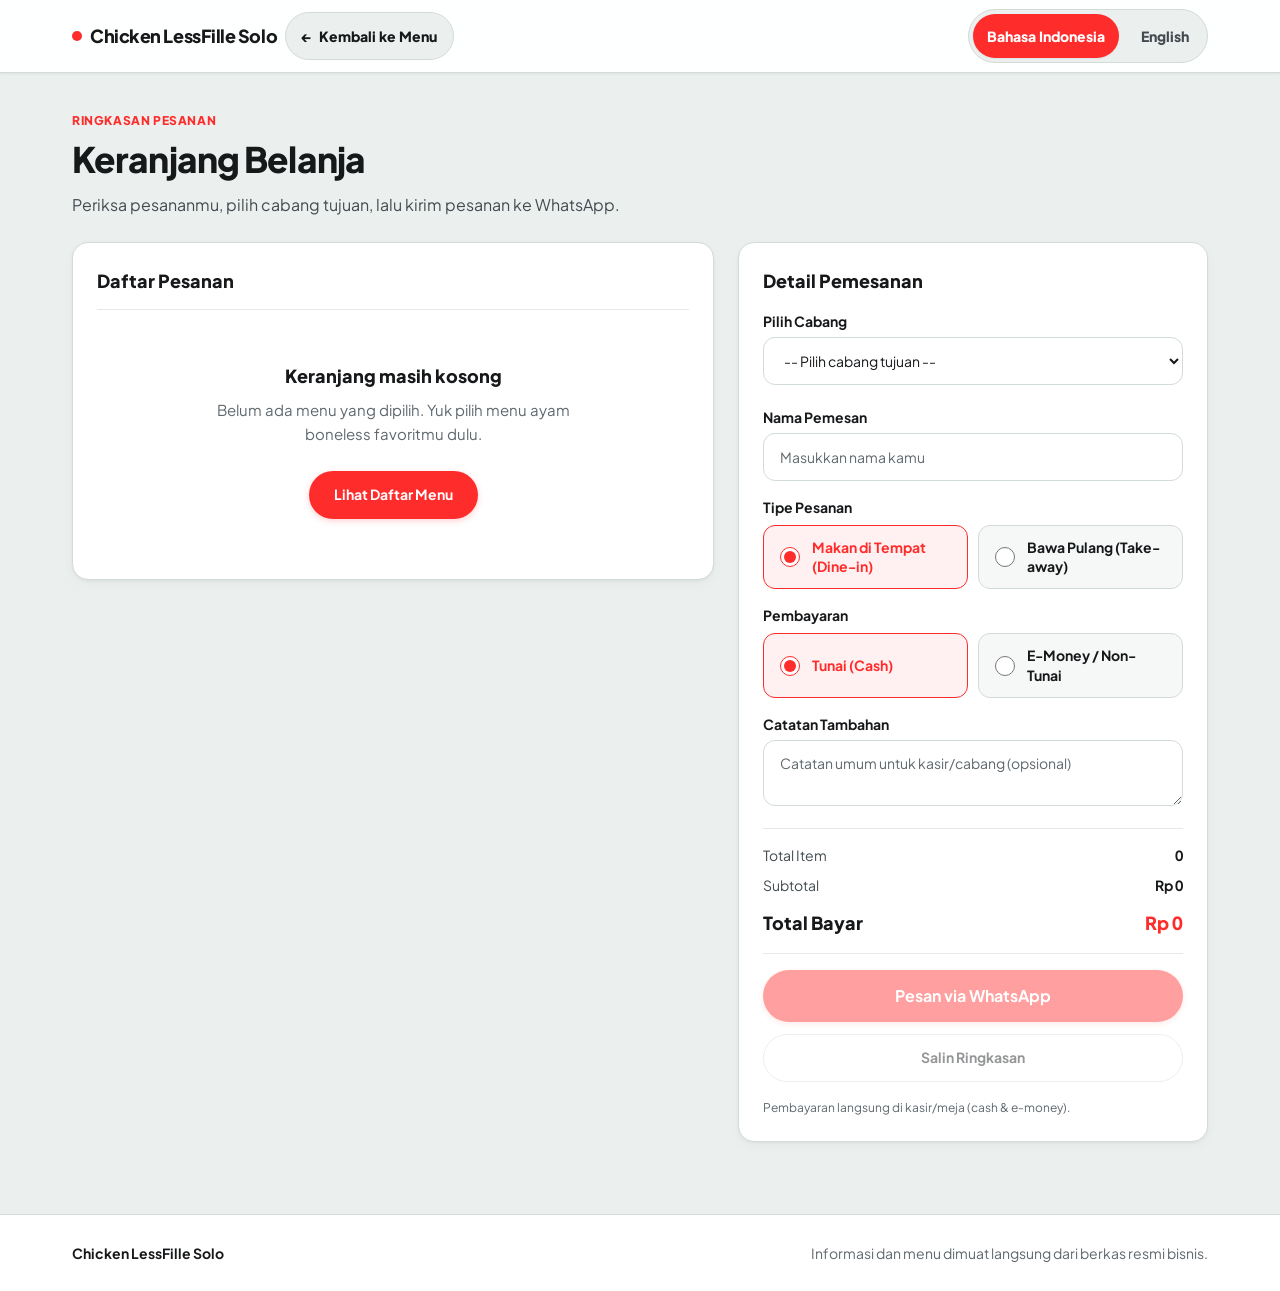
==== commit 1577b85b: "style(mobile): refine mobile UX, >=48px touch targets, and spacing rhythm - Expand mobile touch targ" ====
--- a/cart/index.html
+++ b/cart/index.html
@@ -14,47 +14,48 @@
     <link rel="stylesheet" href="../css/style.css" />
   </head>
   <body class="bg-background text-ink antialiased">
-    <header class="sticky top-0 z-40 border-b border-border bg-surface/95 backdrop-blur-sm shadow-[0_1px_3px_rgba(18,20,22,0.06)]">
-      <div class="ui-container flex flex-wrap md:flex-nowrap items-center justify-between gap-x-3 gap-y-2 py-2.5 md:min-h-[64px] md:py-2">
-        <div class="order-1 flex min-w-0 items-center gap-2 sm:gap-3">
+    <header class="sticky top-0 z-40 border-b border-border bg-surface/95 backdrop-blur-md shadow-[0_1px_3px_rgba(18,20,22,0.06)]">
+      <div class="ui-container flex flex-col gap-2.5 py-2.5 md:min-h-[72px] md:flex-row md:items-center md:justify-between md:gap-4 md:py-2">
+        <div class="flex min-w-0 items-center justify-between gap-2">
           <a
             href="../"
-            class="inline-flex min-h-[40px] shrink-0 items-center gap-1.5 rounded-full border border-border bg-background px-3 py-1.5 text-xs sm:text-sm font-bold text-ink transition-colors hover:border-primary hover:text-primary"
+            class="inline-flex min-h-[48px] min-w-0 items-center gap-1.5 sm:gap-2 text-sm sm:text-base lg:text-lg font-extrabold tracking-tight text-ink"
+          >
+            <span class="h-2.5 w-2.5 shrink-0 rounded-full bg-primary" aria-hidden="true"></span>
+            <span id="brand-name-header" class="leading-tight"></span>
+          </a>
+
+          <a
+            href="../"
+            class="inline-flex min-h-[48px] shrink-0 items-center gap-1.5 rounded-full border border-border bg-background px-3 sm:px-4 py-2 text-xs sm:text-sm font-extrabold text-ink transition-colors hover:border-primary hover:text-primary"
           >
             <span aria-hidden="true">&larr;</span>
             <span data-i18n="nav.backToMenu"></span>
-          </a>
-          <a
-            href="../"
-            class="inline-flex min-w-0 items-center gap-2 text-sm sm:text-base font-extrabold tracking-tight text-ink"
-          >
-            <span class="h-2.5 w-2.5 shrink-0 rounded-full bg-primary" aria-hidden="true"></span>
-            <span id="brand-name-header" class="truncate"></span>
           </a>
         </div>
 
         <div
           id="lang-toggle"
-          class="ui-lang-switch order-2 w-full md:w-auto"
+          class="ui-lang-switch w-full md:w-auto"
         ></div>
       </div>
     </header>
 
-    <main class="py-6 sm:py-8 pb-16">
+    <main class="py-7 sm:py-10 pb-20">
       <div class="ui-container">
-        <div class="mb-5">
+        <div class="mb-6">
           <p class="mb-1 text-xs font-extrabold uppercase tracking-wider text-primary" data-i18n="cart.eyebrow"></p>
-          <h1 class="text-xl sm:text-2xl lg:text-3xl font-extrabold tracking-tight text-ink" data-i18n="cart.title"></h1>
-          <p class="mt-1 text-sm text-ink-secondary" data-i18n="cart.subtitle"></p>
+          <h1 class="text-[clamp(1.45rem,4vw,2.2rem)] font-extrabold tracking-tight text-ink text-balance" data-i18n="cart.title"></h1>
+          <p class="mt-1.5 text-[15px] sm:text-base leading-relaxed text-ink-secondary max-w-[60ch]" data-i18n="cart.subtitle"></p>
         </div>
 
         <div
           id="cart-root"
-          class="grid grid-cols-1 items-start gap-5 lg:grid-cols-[minmax(0,1.35fr)_minmax(0,0.95fr)]"
+          class="grid grid-cols-1 items-start gap-5 lg:grid-cols-[minmax(0,1.3fr)_minmax(0,0.95fr)] lg:gap-6"
           aria-live="polite"
         >
           <section class="ui-card p-4 sm:p-6">
-            <div class="mb-4 flex flex-wrap items-center justify-between gap-2 border-b border-border-subtle pb-3">
+            <div class="mb-4 flex flex-wrap items-center justify-between gap-2.5 border-b border-border-subtle pb-3.5">
               <h2 class="text-base sm:text-lg font-extrabold text-ink" data-i18n="cart.itemsTitle"></h2>
               <button
                 id="clear-cart-btn"
@@ -67,13 +68,14 @@
             <div id="cart-items-container"></div>
           </section>
 
-          <aside id="checkout-card" class="ui-card p-4 sm:p-6 lg:sticky lg:top-20">
+          <aside id="checkout-card" class="ui-card p-4 sm:p-6 lg:sticky lg:top-24">
             <h2 class="mb-4 text-base sm:text-lg font-extrabold text-ink" data-i18n="cart.checkoutTitle"></h2>
 
             <form id="checkout-form" class="space-y-4" novalidate>
               <div class="space-y-1.5">
                 <label for="branch-select" class="block text-xs sm:text-sm font-bold text-ink" data-i18n="cart.branchLabel"></label>
                 <select id="branch-select" class="ui-select" required></select>
+                <p id="branch-address-preview" class="rounded-lg bg-surface-muted border border-border-subtle px-3 py-2 text-xs leading-relaxed text-ink-secondary" hidden></p>
               </div>
 
               <div class="space-y-1.5">
@@ -88,9 +90,9 @@
                 />
               </div>
 
-              <div class="space-y-1.5">
+              <div class="space-y-2">
                 <span class="block text-xs sm:text-sm font-bold text-ink" data-i18n="cart.orderTypeLabel"></span>
-                <div class="grid grid-cols-1 gap-2 sm:grid-cols-2">
+                <div class="grid grid-cols-1 gap-2.5 sm:grid-cols-2">
                   <label class="ui-radio-card">
                     <input type="radio" name="orderType" value="dineIn" checked />
                     <span class="leading-snug" data-i18n="cart.dineIn"></span>
@@ -102,9 +104,9 @@
                 </div>
               </div>
 
-              <div class="space-y-1.5">
+              <div class="space-y-2">
                 <span class="block text-xs sm:text-sm font-bold text-ink" data-i18n="cart.paymentLabel"></span>
-                <div class="grid grid-cols-1 gap-2 sm:grid-cols-2">
+                <div class="grid grid-cols-1 gap-2.5 sm:grid-cols-2">
                   <label class="ui-radio-card">
                     <input type="radio" name="paymentMethod" value="paymentCash" checked />
                     <span class="leading-snug" data-i18n="cart.paymentCash"></span>
@@ -126,7 +128,7 @@
                 ></textarea>
               </div>
 
-              <div class="space-y-2 border-y border-border-subtle py-3.5 text-sm">
+              <div class="space-y-2.5 border-y border-border-subtle py-4 text-sm">
                 <div class="flex items-center justify-between text-ink-secondary">
                   <span data-i18n="cart.totalItems"></span>
                   <strong id="summary-count" class="font-bold text-ink tabular-nums">0</strong>
@@ -141,19 +143,19 @@
                 </div>
               </div>
 
-              <p id="form-feedback" class="rounded-lg border px-3 py-2.5 text-xs sm:text-sm font-semibold" hidden></p>
+              <p id="form-feedback" class="rounded-xl border px-3.5 py-3 text-xs sm:text-sm font-semibold" hidden></p>
 
-              <div class="flex flex-col gap-2.5">
+              <div class="flex flex-col gap-3">
                 <button
                   id="whatsapp-submit-btn"
                   type="submit"
-                  class="ui-btn ui-btn-primary w-full min-h-[48px] text-sm sm:text-base"
+                  class="ui-btn ui-btn-primary w-full min-h-[52px] text-sm sm:text-base"
                   data-i18n="cart.sendWhatsApp"
                 ></button>
                 <button
                   id="copy-summary-btn"
                   type="button"
-                  class="ui-btn ui-btn-outline w-full"
+                  class="ui-btn ui-btn-outline w-full min-h-[48px]"
                   data-i18n="cart.copySummary"
                 ></button>
               </div>
@@ -165,8 +167,8 @@
       </div>
     </main>
 
-    <footer class="mt-6 border-t border-border bg-surface py-6">
-      <div class="ui-container flex flex-col gap-1.5 sm:flex-row sm:items-center sm:justify-between text-xs sm:text-sm text-ink-muted">
+    <footer class="mt-8 border-t border-border bg-surface py-7">
+      <div class="ui-container flex flex-col gap-2 sm:flex-row sm:items-center sm:justify-between text-xs sm:text-sm text-ink-muted">
         <strong id="brand-name-footer" class="text-ink"></strong>
         <span data-i18n="footer.rights"></span>
       </div>
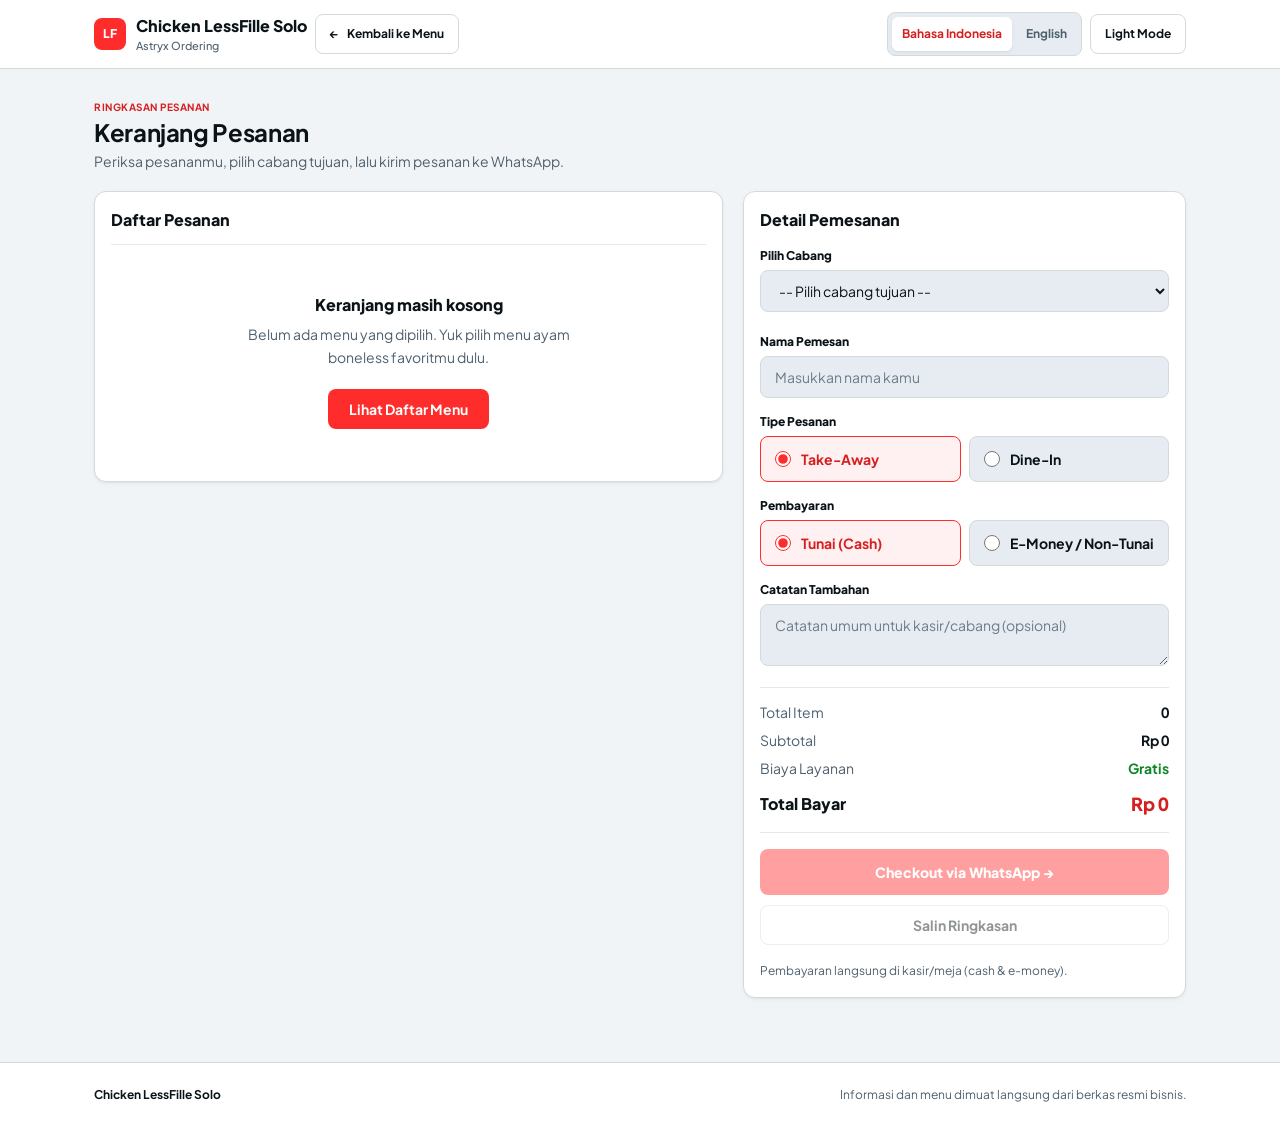
==== commit 0cdc37e8: "feat(ui): migrate design system to Astryx with Light/Dark mode and AppShell layout" ====
--- a/cart/index.html
+++ b/cart/index.html
@@ -8,168 +8,184 @@
     <link rel="preconnect" href="https://fonts.googleapis.com" />
     <link rel="preconnect" href="https://fonts.gstatic.com" crossorigin />
     <link
-      href="https://fonts.googleapis.com/css2?family=Plus+Jakarta+Sans:wght@500;600;700;800&display=swap"
+      href="https://fonts.googleapis.com/css2?family=Plus+Jakarta+Sans:wght@400;500;600;700;800&display=swap"
       rel="stylesheet"
     />
     <link rel="stylesheet" href="../css/style.css" />
   </head>
-  <body class="bg-background text-ink antialiased">
-    <header class="sticky top-0 z-40 border-b border-border bg-surface/95 backdrop-blur-md shadow-[0_1px_3px_rgba(18,20,22,0.06)]">
-      <div class="ui-container flex flex-col gap-2.5 py-2.5 md:min-h-[72px] md:flex-row md:items-center md:justify-between md:gap-4 md:py-2">
+  <body class="bg-bg-body text-text-primary antialiased">
+    <header class="sticky top-0 z-40 border-b border-border-default bg-bg-surface/95 backdrop-blur-md">
+      <div class="mx-auto flex max-w-[1140px] flex-col gap-2.5 px-3.5 py-2.5 sm:px-5 md:min-h-[68px] md:flex-row md:items-center md:justify-between md:gap-4 md:py-2 lg:px-6">
         <div class="flex min-w-0 items-center justify-between gap-2">
-          <a
-            href="../"
-            class="inline-flex min-h-[48px] min-w-0 items-center gap-1.5 sm:gap-2 text-sm sm:text-base lg:text-lg font-extrabold tracking-tight text-ink"
-          >
-            <span class="h-2.5 w-2.5 shrink-0 rounded-full bg-primary" aria-hidden="true"></span>
-            <span id="brand-name-header" class="leading-tight"></span>
+          <a href="../" class="flex min-w-0 items-center gap-2.5">
+            <span
+              class="inline-flex h-8 w-8 shrink-0 items-center justify-center rounded-[var(--radius-element)] bg-accent text-xs font-extrabold text-on-accent"
+              aria-hidden="true"
+              >LF</span
+            >
+            <div class="min-w-0">
+              <div id="brand-name-header" class="truncate text-sm sm:text-base font-extrabold text-text-primary"></div>
+              <div class="text-[11px] font-medium text-text-secondary" data-i18n="shell.subtitle">Astryx Ordering</div>
+            </div>
           </a>
 
           <a
             href="../"
-            class="inline-flex min-h-[48px] shrink-0 items-center gap-1.5 rounded-full border border-border bg-background px-3 sm:px-4 py-2 text-xs sm:text-sm font-extrabold text-ink transition-colors hover:border-primary hover:text-primary"
+            class="ax-btn ax-btn-outline shrink-0 text-xs"
           >
             <span aria-hidden="true">&larr;</span>
             <span data-i18n="nav.backToMenu"></span>
           </a>
         </div>
 
-        <div
-          id="lang-toggle"
-          class="ui-lang-switch w-full md:w-auto"
-        ></div>
+        <div class="flex items-center justify-between gap-2 md:justify-end">
+          <div id="lang-toggle" class="ax-segmented flex-1 md:flex-initial"></div>
+          <button
+            type="button"
+            data-theme-toggle
+            class="ax-btn ax-btn-outline shrink-0 text-xs"
+          >
+            <span data-theme-label>Light Mode</span>
+          </button>
+        </div>
       </div>
     </header>
 
-    <main class="py-7 sm:py-10 pb-20">
-      <div class="ui-container">
-        <div class="mb-6">
-          <p class="mb-1 text-xs font-extrabold uppercase tracking-wider text-primary" data-i18n="cart.eyebrow"></p>
-          <h1 class="text-[clamp(1.45rem,4vw,2.2rem)] font-extrabold tracking-tight text-ink text-balance" data-i18n="cart.title"></h1>
-          <p class="mt-1.5 text-[15px] sm:text-base leading-relaxed text-ink-secondary max-w-[60ch]" data-i18n="cart.subtitle"></p>
-        </div>
+    <main class="mx-auto max-w-[1140px] px-3.5 py-6 sm:px-5 sm:py-8 lg:px-6 pb-20">
+      <div class="mb-5">
+        <p class="ax-caption text-text-accent mb-1" data-i18n="cart.eyebrow"></p>
+        <h1 class="ax-heading-1 text-text-primary" data-i18n="cart.title"></h1>
+        <p class="mt-1 text-xs sm:text-sm text-text-secondary max-w-[60ch]" data-i18n="cart.subtitle"></p>
+      </div>
 
-        <div
-          id="cart-root"
-          class="grid grid-cols-1 items-start gap-5 lg:grid-cols-[minmax(0,1.3fr)_minmax(0,0.95fr)] lg:gap-6"
-          aria-live="polite"
-        >
-          <section class="ui-card p-4 sm:p-6">
-            <div class="mb-4 flex flex-wrap items-center justify-between gap-2.5 border-b border-border-subtle pb-3.5">
-              <h2 class="text-base sm:text-lg font-extrabold text-ink" data-i18n="cart.itemsTitle"></h2>
+      <div
+        id="cart-root"
+        class="grid grid-cols-1 items-start gap-5 lg:grid-cols-[minmax(0,1.35fr)_minmax(0,0.95fr)]"
+        aria-live="polite"
+      >
+        <section class="ax-card-padded">
+          <div class="mb-3 flex flex-wrap items-center justify-between gap-2 border-b border-border-subtle pb-3">
+            <h2 class="text-sm sm:text-base font-extrabold text-text-primary" data-i18n="cart.itemsTitle"></h2>
+            <button
+              id="clear-cart-btn"
+              type="button"
+              class="ax-btn ax-btn-soft min-h-[34px] px-3 py-1 text-xs"
+              data-i18n="cart.clearCart"
+              hidden
+            ></button>
+          </div>
+          <div id="cart-items-container"></div>
+        </section>
+
+        <aside id="checkout-card" class="ax-card-padded lg:sticky lg:top-20">
+          <h2 class="mb-4 text-sm sm:text-base font-extrabold text-text-primary" data-i18n="cart.checkoutTitle"></h2>
+
+          <form id="checkout-form" class="space-y-4" novalidate>
+            <div class="space-y-1.5">
+              <label for="branch-select" class="block text-xs font-extrabold text-text-primary" data-i18n="cart.branchLabel"></label>
+              <select id="branch-select" class="ax-select" required></select>
+              <p
+                id="branch-address-preview"
+                class="rounded-[var(--radius-element)] border border-border-subtle bg-bg-muted px-3 py-2 text-xs leading-relaxed text-text-secondary"
+                hidden
+              ></p>
+            </div>
+
+            <div class="space-y-1.5">
+              <label for="customer-name" class="block text-xs font-extrabold text-text-primary" data-i18n="cart.nameLabel"></label>
+              <input
+                id="customer-name"
+                type="text"
+                class="ax-input"
+                data-i18n-placeholder="cart.namePlaceholder"
+                autocomplete="name"
+                required
+              />
+            </div>
+
+            <div class="space-y-1.5">
+              <span class="block text-xs font-extrabold text-text-primary" data-i18n="cart.orderTypeLabel"></span>
+              <div class="grid grid-cols-2 gap-2">
+                <label class="ax-radio-card">
+                  <input type="radio" name="orderType" value="takeAway" checked />
+                  <span class="leading-snug" data-i18n="cart.takeAway"></span>
+                </label>
+                <label class="ax-radio-card">
+                  <input type="radio" name="orderType" value="dineIn" />
+                  <span class="leading-snug" data-i18n="cart.dineIn"></span>
+                </label>
+              </div>
+            </div>
+
+            <div class="space-y-1.5">
+              <span class="block text-xs font-extrabold text-text-primary" data-i18n="cart.paymentLabel"></span>
+              <div class="grid grid-cols-1 gap-2 sm:grid-cols-2">
+                <label class="ax-radio-card">
+                  <input type="radio" name="paymentMethod" value="paymentCash" checked />
+                  <span class="leading-snug" data-i18n="cart.paymentCash"></span>
+                </label>
+                <label class="ax-radio-card">
+                  <input type="radio" name="paymentMethod" value="paymentEmoney" />
+                  <span class="leading-snug" data-i18n="cart.paymentEmoney"></span>
+                </label>
+              </div>
+            </div>
+
+            <div class="space-y-1.5">
+              <label for="order-notes" class="block text-xs font-extrabold text-text-primary" data-i18n="cart.orderNotesLabel"></label>
+              <textarea
+                id="order-notes"
+                rows="2"
+                class="ax-textarea"
+                data-i18n-placeholder="cart.orderNotesPlaceholder"
+              ></textarea>
+            </div>
+
+            <div class="space-y-2 border-y border-border-subtle py-3.5 text-xs sm:text-sm">
+              <div class="flex items-center justify-between text-text-secondary">
+                <span data-i18n="cart.totalItems"></span>
+                <strong id="summary-count" class="font-bold text-text-primary tabular-nums">0</strong>
+              </div>
+              <div class="flex items-center justify-between text-text-secondary">
+                <span data-i18n="cart.subtotal"></span>
+                <strong id="summary-subtotal" class="font-bold text-text-primary tabular-nums">Rp 0</strong>
+              </div>
+              <div class="flex items-center justify-between text-text-secondary">
+                <span data-i18n="shell.serviceFee"></span>
+                <strong class="font-bold text-success" data-i18n="shell.free"></strong>
+              </div>
+              <div class="flex items-center justify-between pt-1 text-sm sm:text-base font-extrabold text-text-primary">
+                <span data-i18n="cart.total"></span>
+                <strong id="summary-total" class="text-base sm:text-lg text-text-accent tabular-nums">Rp 0</strong>
+              </div>
+            </div>
+
+            <p id="form-feedback" class="rounded-[var(--radius-element)] border px-3 py-2.5 text-xs font-semibold" hidden></p>
+
+            <div class="flex flex-col gap-2.5">
               <button
-                id="clear-cart-btn"
+                id="whatsapp-submit-btn"
+                type="submit"
+                class="ax-btn-lg ax-btn-primary w-full"
+                data-i18n="cart.sendWhatsApp"
+              ></button>
+              <button
+                id="copy-summary-btn"
                 type="button"
-                class="ui-btn ui-btn-ghost-danger"
-                data-i18n="cart.clearCart"
-                hidden
+                class="ax-btn ax-btn-outline w-full"
+                data-i18n="cart.copySummary"
               ></button>
             </div>
-            <div id="cart-items-container"></div>
-          </section>
 
-          <aside id="checkout-card" class="ui-card p-4 sm:p-6 lg:sticky lg:top-24">
-            <h2 class="mb-4 text-base sm:text-lg font-extrabold text-ink" data-i18n="cart.checkoutTitle"></h2>
-
-            <form id="checkout-form" class="space-y-4" novalidate>
-              <div class="space-y-1.5">
-                <label for="branch-select" class="block text-xs sm:text-sm font-bold text-ink" data-i18n="cart.branchLabel"></label>
-                <select id="branch-select" class="ui-select" required></select>
-                <p id="branch-address-preview" class="rounded-lg bg-surface-muted border border-border-subtle px-3 py-2 text-xs leading-relaxed text-ink-secondary" hidden></p>
-              </div>
-
-              <div class="space-y-1.5">
-                <label for="customer-name" class="block text-xs sm:text-sm font-bold text-ink" data-i18n="cart.nameLabel"></label>
-                <input
-                  id="customer-name"
-                  type="text"
-                  class="ui-input"
-                  data-i18n-placeholder="cart.namePlaceholder"
-                  autocomplete="name"
-                  required
-                />
-              </div>
-
-              <div class="space-y-2">
-                <span class="block text-xs sm:text-sm font-bold text-ink" data-i18n="cart.orderTypeLabel"></span>
-                <div class="grid grid-cols-1 gap-2.5 sm:grid-cols-2">
-                  <label class="ui-radio-card">
-                    <input type="radio" name="orderType" value="dineIn" checked />
-                    <span class="leading-snug" data-i18n="cart.dineIn"></span>
-                  </label>
-                  <label class="ui-radio-card">
-                    <input type="radio" name="orderType" value="takeAway" />
-                    <span class="leading-snug" data-i18n="cart.takeAway"></span>
-                  </label>
-                </div>
-              </div>
-
-              <div class="space-y-2">
-                <span class="block text-xs sm:text-sm font-bold text-ink" data-i18n="cart.paymentLabel"></span>
-                <div class="grid grid-cols-1 gap-2.5 sm:grid-cols-2">
-                  <label class="ui-radio-card">
-                    <input type="radio" name="paymentMethod" value="paymentCash" checked />
-                    <span class="leading-snug" data-i18n="cart.paymentCash"></span>
-                  </label>
-                  <label class="ui-radio-card">
-                    <input type="radio" name="paymentMethod" value="paymentEmoney" />
-                    <span class="leading-snug" data-i18n="cart.paymentEmoney"></span>
-                  </label>
-                </div>
-              </div>
-
-              <div class="space-y-1.5">
-                <label for="order-notes" class="block text-xs sm:text-sm font-bold text-ink" data-i18n="cart.orderNotesLabel"></label>
-                <textarea
-                  id="order-notes"
-                  rows="2"
-                  class="ui-textarea"
-                  data-i18n-placeholder="cart.orderNotesPlaceholder"
-                ></textarea>
-              </div>
-
-              <div class="space-y-2.5 border-y border-border-subtle py-4 text-sm">
-                <div class="flex items-center justify-between text-ink-secondary">
-                  <span data-i18n="cart.totalItems"></span>
-                  <strong id="summary-count" class="font-bold text-ink tabular-nums">0</strong>
-                </div>
-                <div class="flex items-center justify-between text-ink-secondary">
-                  <span data-i18n="cart.subtotal"></span>
-                  <strong id="summary-subtotal" class="font-bold text-ink tabular-nums">Rp 0</strong>
-                </div>
-                <div class="flex items-center justify-between pt-1 text-base sm:text-lg font-extrabold text-ink">
-                  <span data-i18n="cart.total"></span>
-                  <strong id="summary-total" class="text-primary tabular-nums">Rp 0</strong>
-                </div>
-              </div>
-
-              <p id="form-feedback" class="rounded-xl border px-3.5 py-3 text-xs sm:text-sm font-semibold" hidden></p>
-
-              <div class="flex flex-col gap-3">
-                <button
-                  id="whatsapp-submit-btn"
-                  type="submit"
-                  class="ui-btn ui-btn-primary w-full min-h-[52px] text-sm sm:text-base"
-                  data-i18n="cart.sendWhatsApp"
-                ></button>
-                <button
-                  id="copy-summary-btn"
-                  type="button"
-                  class="ui-btn ui-btn-outline w-full min-h-[48px]"
-                  data-i18n="cart.copySummary"
-                ></button>
-              </div>
-
-              <p class="text-xs leading-relaxed text-ink-muted" data-i18n="cart.paymentNote"></p>
-            </form>
-          </aside>
-        </div>
+            <p class="text-xs leading-relaxed text-text-secondary" data-i18n="cart.paymentNote"></p>
+          </form>
+        </aside>
       </div>
     </main>
 
-    <footer class="mt-8 border-t border-border bg-surface py-7">
-      <div class="ui-container flex flex-col gap-2 sm:flex-row sm:items-center sm:justify-between text-xs sm:text-sm text-ink-muted">
-        <strong id="brand-name-footer" class="text-ink"></strong>
+    <footer class="mt-8 border-t border-border-default bg-bg-surface py-6">
+      <div class="mx-auto max-w-[1140px] px-3.5 sm:px-5 lg:px-6 flex flex-col gap-2 sm:flex-row sm:items-center sm:justify-between text-xs text-text-secondary">
+        <strong id="brand-name-footer" class="text-text-primary"></strong>
         <span data-i18n="footer.rights"></span>
       </div>
     </footer>
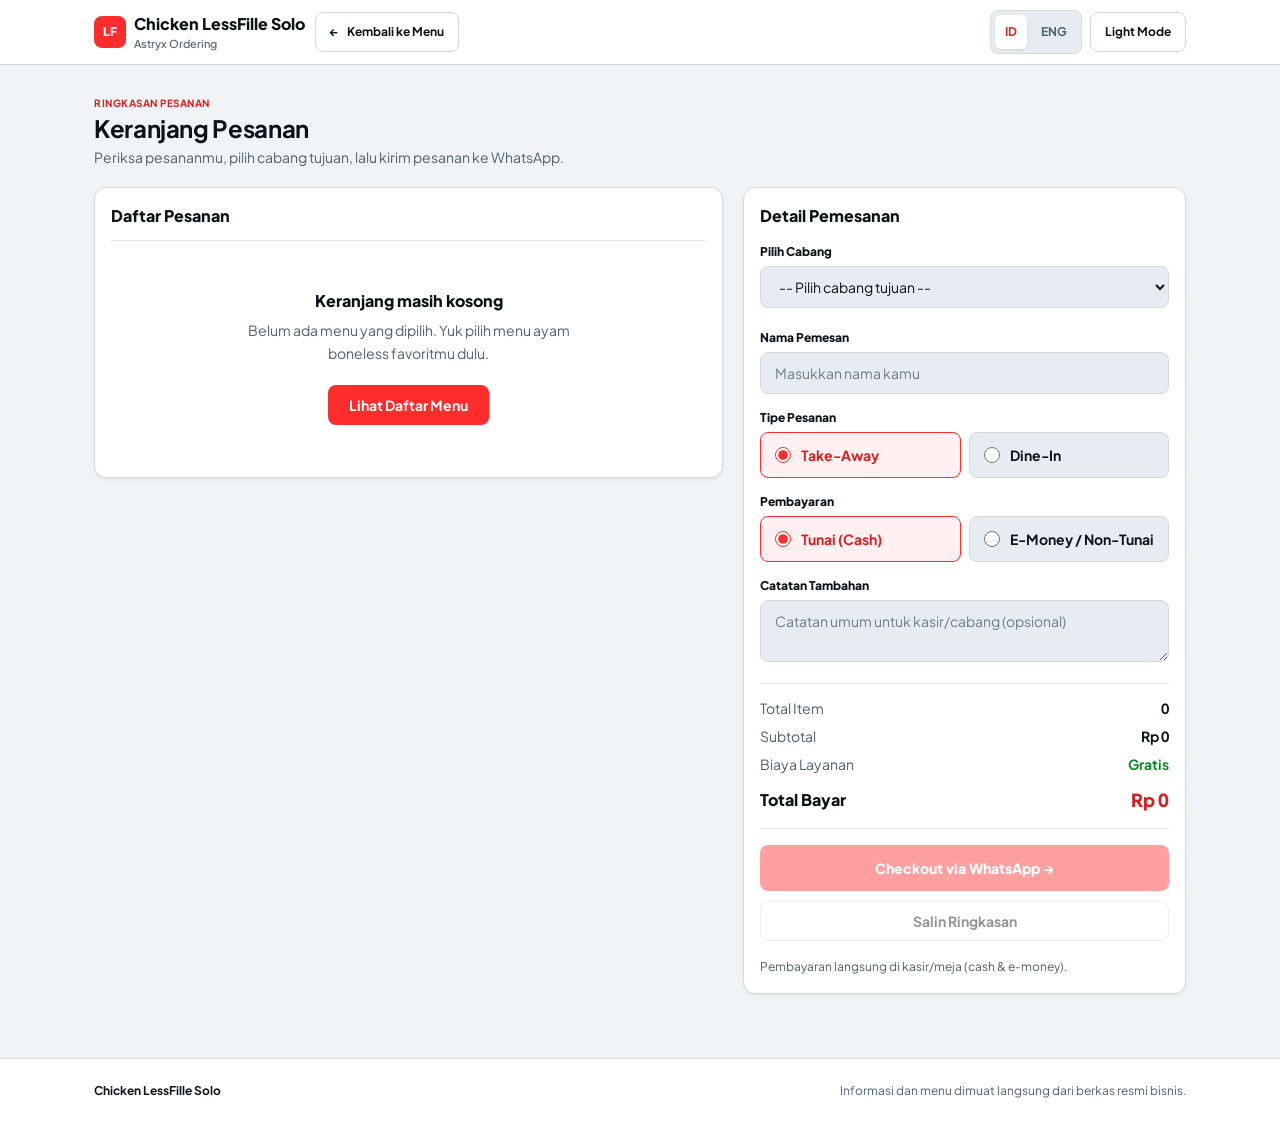
==== commit ed08503f: "feat(mobile): add Astryx bottom navigation bar, compact top header, ID/ENG toggle, and menu-first mo" ====
--- a/cart/index.html
+++ b/cart/index.html
@@ -15,35 +15,43 @@
   </head>
   <body class="bg-bg-body text-text-primary antialiased">
     <header class="sticky top-0 z-40 border-b border-border-default bg-bg-surface/95 backdrop-blur-md">
-      <div class="mx-auto flex max-w-[1140px] flex-col gap-2.5 px-3.5 py-2.5 sm:px-5 md:min-h-[68px] md:flex-row md:items-center md:justify-between md:gap-4 md:py-2 lg:px-6">
-        <div class="flex min-w-0 items-center justify-between gap-2">
-          <a href="../" class="flex min-w-0 items-center gap-2.5">
+      <div class="mx-auto flex max-w-[1140px] items-center justify-between gap-2 px-3.5 py-2 sm:px-5 md:min-h-[64px] lg:px-6">
+        <div class="flex min-w-0 items-center gap-2.5">
+          <a href="../#menu" class="flex min-w-0 items-center gap-2">
             <span
-              class="inline-flex h-8 w-8 shrink-0 items-center justify-center rounded-[var(--radius-element)] bg-accent text-xs font-extrabold text-on-accent"
+              class="inline-flex h-7 w-7 sm:h-8 sm:w-8 shrink-0 items-center justify-center rounded-[6px] sm:rounded-[var(--radius-element)] bg-accent text-[11px] sm:text-xs font-extrabold text-on-accent"
               aria-hidden="true"
               >LF</span
             >
             <div class="min-w-0">
-              <div id="brand-name-header" class="truncate text-sm sm:text-base font-extrabold text-text-primary"></div>
-              <div class="text-[11px] font-medium text-text-secondary" data-i18n="shell.subtitle">Astryx Ordering</div>
+              <div id="brand-name-header" class="truncate text-xs sm:text-base font-extrabold text-text-primary"></div>
+              <div class="text-[10px] sm:text-[11px] font-medium text-text-secondary" data-i18n="shell.subtitle">Astryx Ordering</div>
             </div>
           </a>
 
           <a
-            href="../"
-            class="ax-btn ax-btn-outline shrink-0 text-xs"
+            href="../#menu"
+            class="ax-btn ax-btn-outline hidden sm:inline-flex shrink-0 text-xs"
           >
             <span aria-hidden="true">&larr;</span>
             <span data-i18n="nav.backToMenu"></span>
           </a>
         </div>
 
-        <div class="flex items-center justify-between gap-2 md:justify-end">
-          <div id="lang-toggle" class="ax-segmented flex-1 md:flex-initial"></div>
+        <div class="flex shrink-0 items-center gap-1.5 sm:gap-2">
+          <div id="lang-toggle" class="ax-segmented"></div>
           <button
             type="button"
             data-theme-toggle
-            class="ax-btn ax-btn-outline shrink-0 text-xs"
+            data-theme-compact
+            class="ax-btn ax-btn-muted min-h-[32px] px-2.5 py-1 text-[11px] font-extrabold lg:hidden"
+          >
+            <span data-theme-label>Light</span>
+          </button>
+          <button
+            type="button"
+            data-theme-toggle
+            class="ax-btn ax-btn-outline hidden lg:inline-flex shrink-0 text-xs"
           >
             <span data-theme-label>Light Mode</span>
           </button>
@@ -183,13 +191,67 @@
       </div>
     </main>
 
-    <footer class="mt-8 border-t border-border-default bg-bg-surface py-6">
+    <footer class="mt-8 border-t border-border-default bg-bg-surface pt-6 pb-24 lg:pb-6">
       <div class="mx-auto max-w-[1140px] px-3.5 sm:px-5 lg:px-6 flex flex-col gap-2 sm:flex-row sm:items-center sm:justify-between text-xs text-text-secondary">
         <strong id="brand-name-footer" class="text-text-primary"></strong>
         <span data-i18n="footer.rights"></span>
       </div>
     </footer>
 
+    <!-- Astryx Mobile Bottom Navigation Bar (< 1024px, Cart tab active) -->
+    <div class="ax-bnav-wrap" role="navigation" aria-label="Mobile bottom navigation">
+      <nav class="ax-bnav">
+        <a href="../#menu" class="ax-bnav-item">
+          <span class="ax-bnav-icon" aria-hidden="true">
+            <svg class="h-5 w-5" viewBox="0 0 24 24" fill="none" stroke="currentColor" stroke-width="2" stroke-linecap="round" stroke-linejoin="round">
+              <path d="M3 11h18M5 11V7a3 3 0 0 1 3-3h8a3 3 0 0 1 3 3v4M4 15h16a1 1 0 0 1 0 2H4a1 1 0 0 1 0-2Zm2 4h12" />
+            </svg>
+          </span>
+          <span class="ax-bnav-label" data-i18n="nav.menu">Menu</span>
+        </a>
+
+        <a href="../#hero-promo" class="ax-bnav-item">
+          <span class="ax-bnav-icon" aria-hidden="true">
+            <svg class="h-5 w-5" viewBox="0 0 24 24" fill="none" stroke="currentColor" stroke-width="2" stroke-linecap="round" stroke-linejoin="round">
+              <path d="M12 2 15.09 8.26 22 9.27 17 14.14 18.18 21.02 12 17.77 5.82 21.02 7 14.14 2 9.27 8.91 8.26 12 2z" />
+            </svg>
+          </span>
+          <span class="ax-bnav-label" data-i18n="nav.promo">Paket</span>
+        </a>
+
+        <a href="./" class="ax-bnav-item is-active" aria-current="page">
+          <span class="ax-bnav-icon" aria-hidden="true">
+            <svg class="h-5 w-5" viewBox="0 0 24 24" fill="none" stroke="currentColor" stroke-width="2" stroke-linecap="round" stroke-linejoin="round">
+              <circle cx="9" cy="21" r="1" />
+              <circle cx="20" cy="21" r="1" />
+              <path d="M1 1h4l2.68 13.39a2 2 0 0 0 2 1.61h9.72a2 2 0 0 0 2-1.61L23 6H6" />
+            </svg>
+          </span>
+          <span class="ax-bnav-label" data-i18n="nav.cart">Keranjang</span>
+        </a>
+
+        <a href="../#branches" class="ax-bnav-item">
+          <span class="ax-bnav-icon" aria-hidden="true">
+            <svg class="h-5 w-5" viewBox="0 0 24 24" fill="none" stroke="currentColor" stroke-width="2" stroke-linecap="round" stroke-linejoin="round">
+              <path d="M21 10c0 7-9 13-9 13s-9-6-9-13a9 9 0 0 1 18 0z" />
+              <circle cx="12" cy="10" r="3" />
+            </svg>
+          </span>
+          <span class="ax-bnav-label" data-i18n="nav.branches">Cabang</span>
+        </a>
+
+        <a href="../#about" class="ax-bnav-item">
+          <span class="ax-bnav-icon" aria-hidden="true">
+            <svg class="h-5 w-5" viewBox="0 0 24 24" fill="none" stroke="currentColor" stroke-width="2" stroke-linecap="round" stroke-linejoin="round">
+              <path d="M20 21v-2a4 4 0 0 0-4-4H8a4 4 0 0 0-4 4v2" />
+              <circle cx="12" cy="7" r="4" />
+            </svg>
+          </span>
+          <span class="ax-bnav-label" data-i18n="nav.about">Profil</span>
+        </a>
+      </nav>
+    </div>
+
     <script type="module" src="../js/cart.js"></script>
   </body>
 </html>
